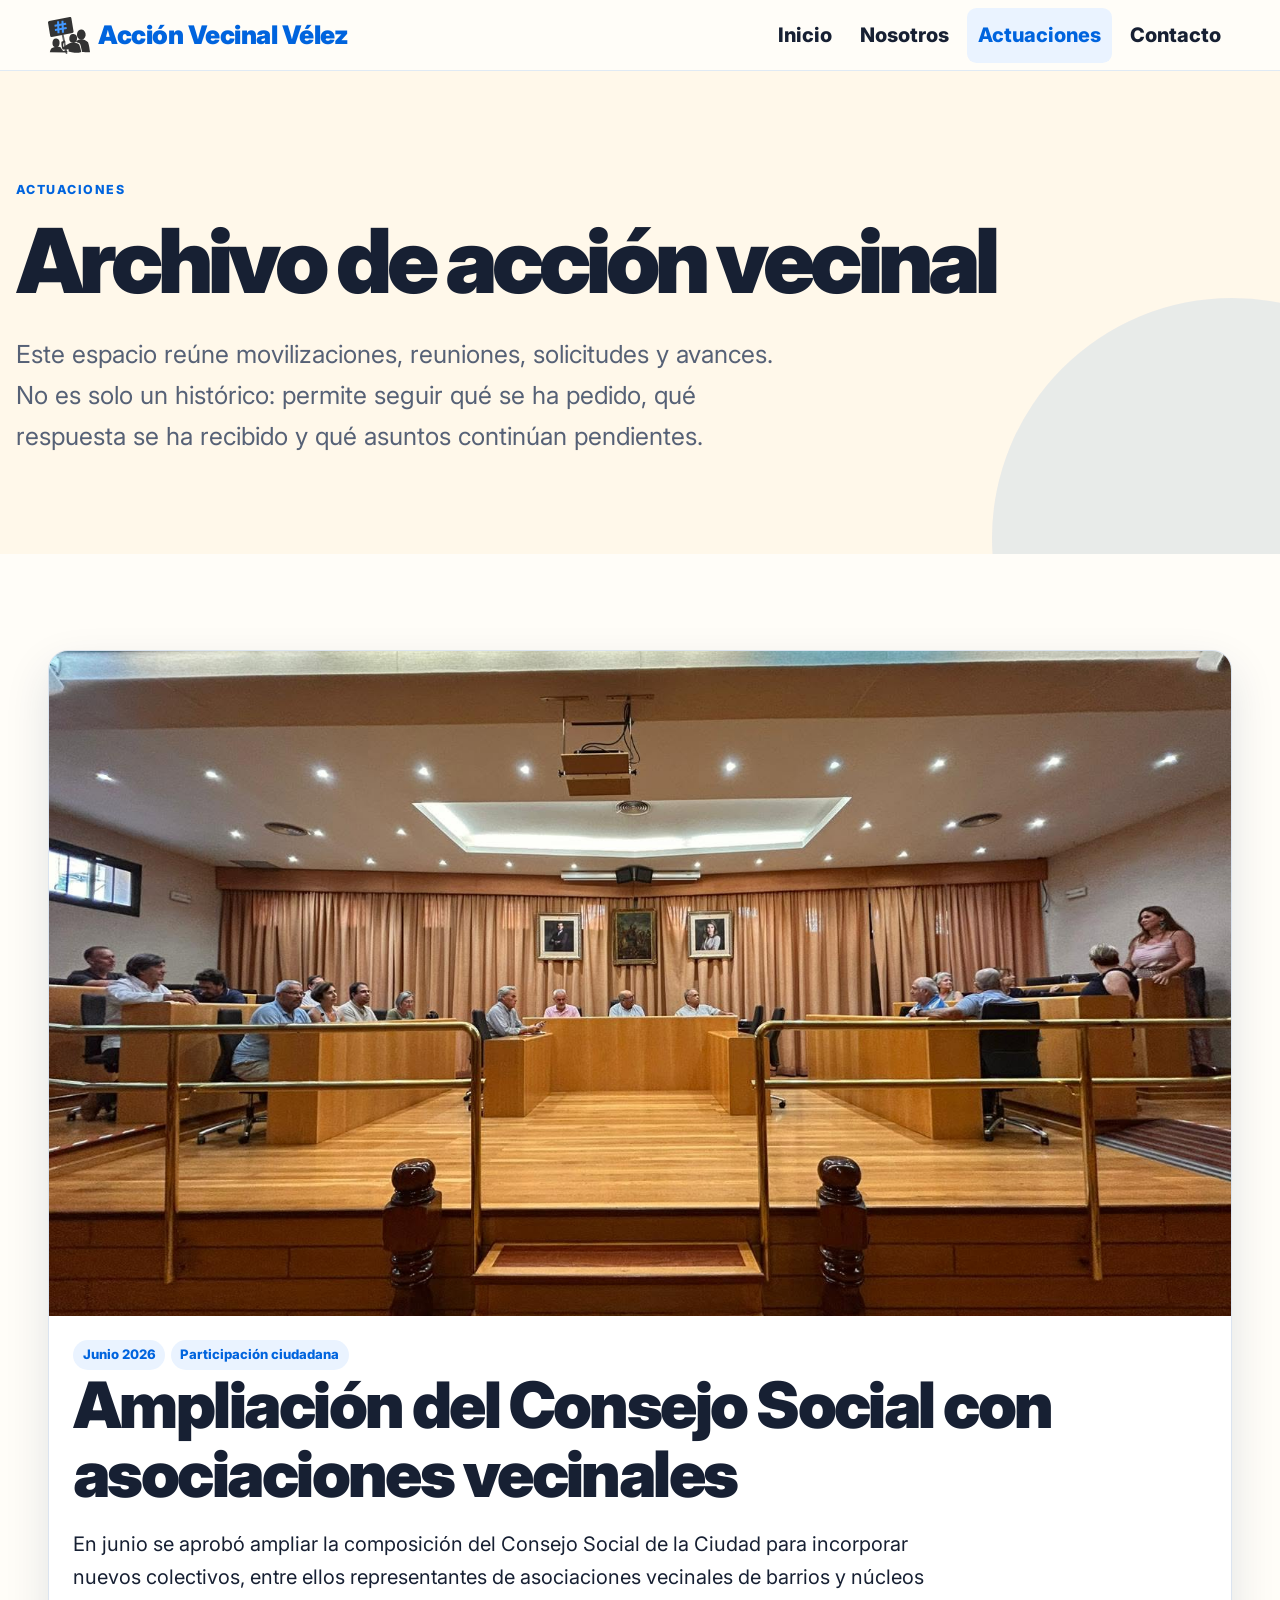
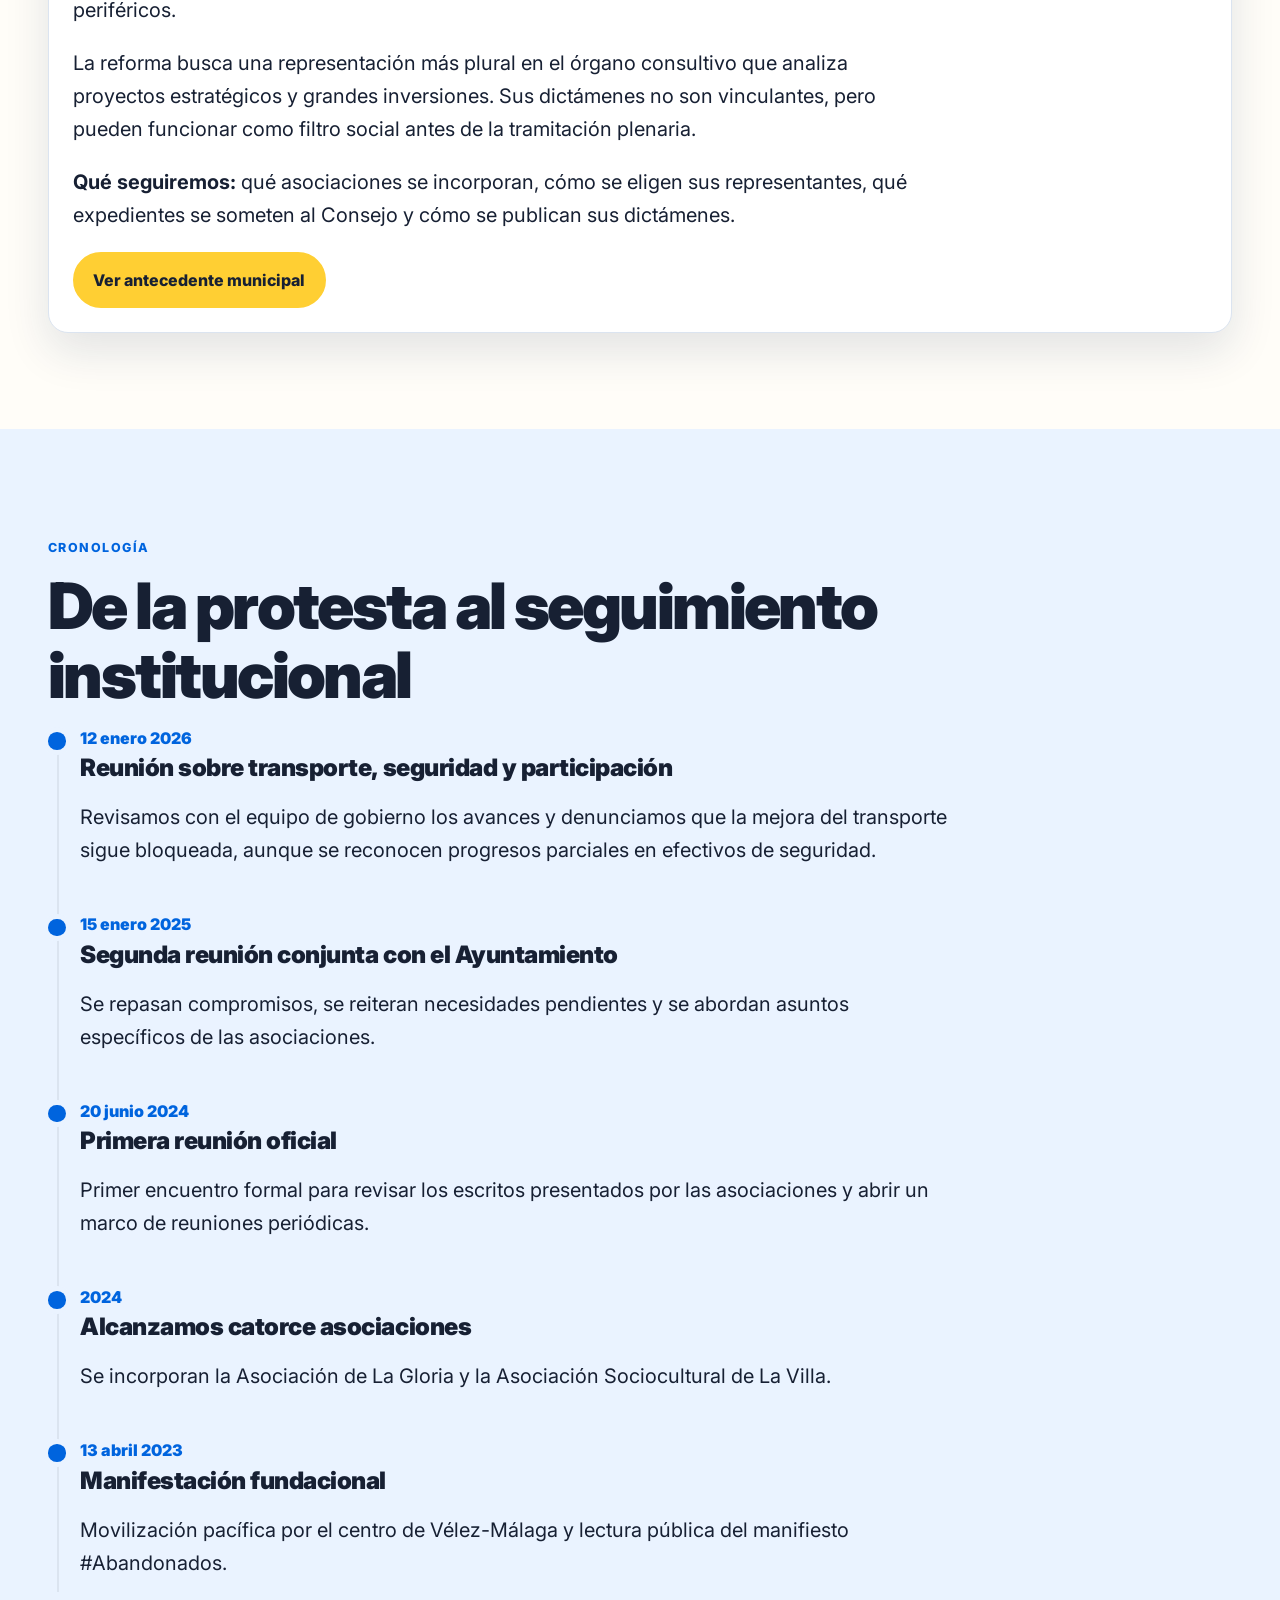
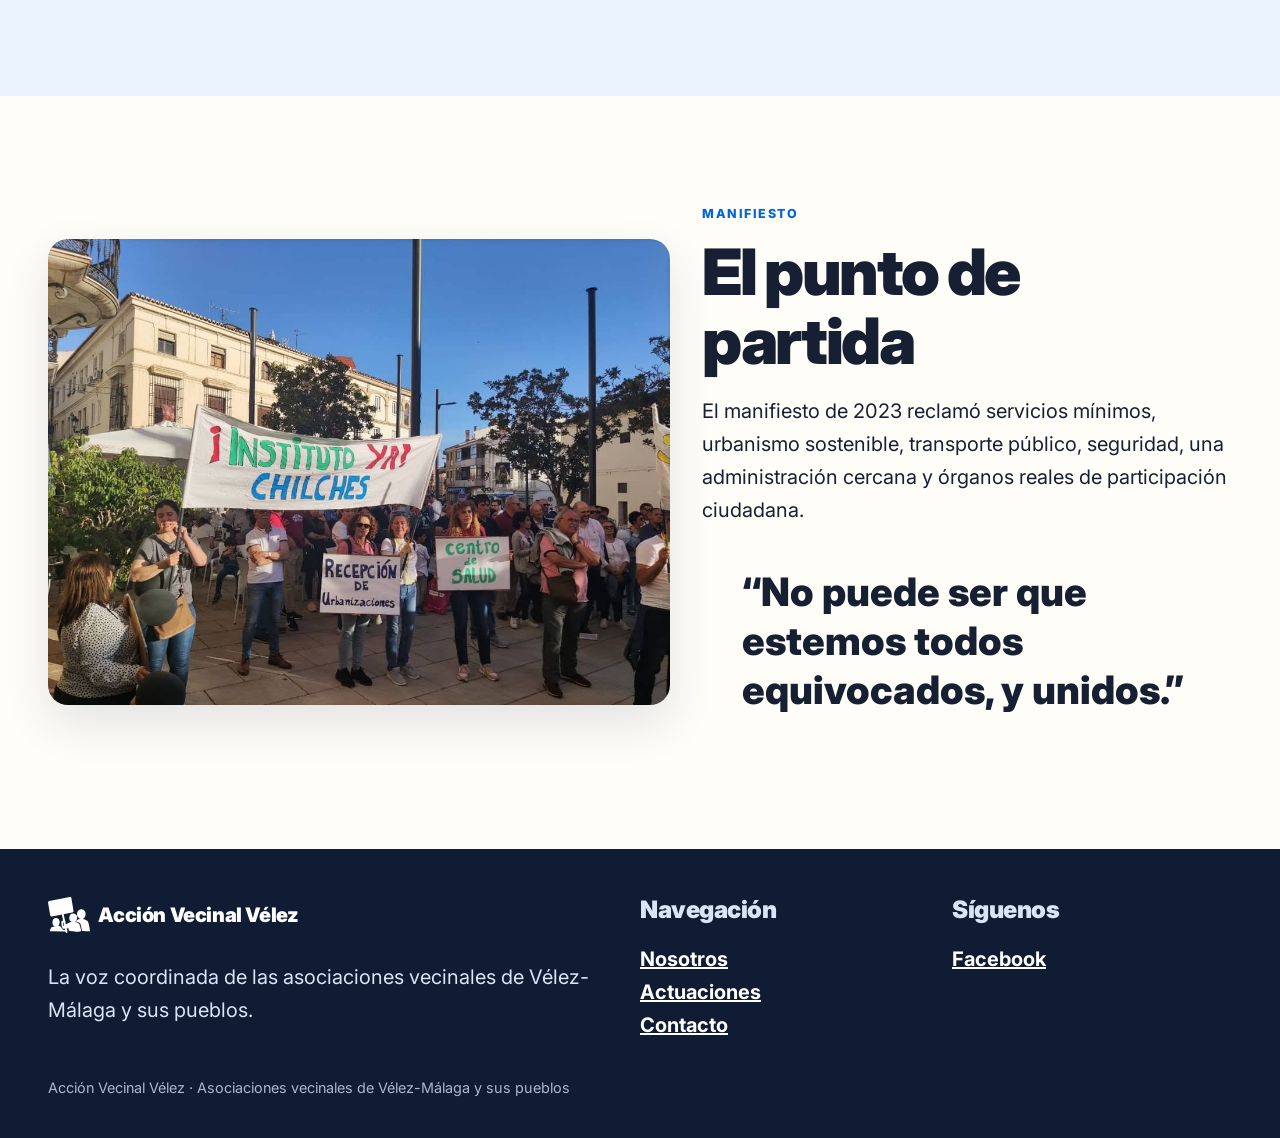
==== actuaciones/index.html @ 04adb2c8 "Rename a Accion Vecinal Velez: dominio propio, marca, metadatos y CSP - Todas las URL pasan de aband" ====
<!doctype html><html lang="es"><head><meta charset="utf-8"><meta name="viewport" content="width=device-width,initial-scale=1"><title>Actuaciones · Acción Vecinal Vélez</title><meta name="description" content="Archivo de acción vecinal de Acción Vecinal Vélez: movilizaciones, reuniones, propuestas y seguimiento institucional."><meta property="og:title" content="Actuaciones · Acción Vecinal Vélez"><meta property="og:description" content="Archivo de acción vecinal de Acción Vecinal Vélez: movilizaciones, reuniones, propuestas y seguimiento institucional."><meta property="og:image" content="https://accionvecinalvelez.com/assets/img/pleno-velez-malaga.jpg"><meta property="og:url" content="https://accionvecinalvelez.com/actuaciones/"><meta property="og:type" content="website"><meta name="twitter:card" content="summary_large_image"><link rel="canonical" href="https://accionvecinalvelez.com/actuaciones/"><link rel="icon" href="/assets/icons/abandonados_favicon.svg"><link rel="preconnect" href="https://fonts.googleapis.com"><link rel="preconnect" href="https://fonts.gstatic.com" crossorigin><link rel="stylesheet" href="https://fonts.googleapis.com/css2?family=Inter:wght@100..900&display=swap"><link rel="stylesheet" href="/assets/css/styles.css"></head><body>
<a class="skip-link" href="#contenido">Saltar al contenido</a><header class="site-header"><div class="container nav-wrap"><a class="brand" href="/" aria-label="Acción Vecinal Vélez, inicio"><img src="/assets/img/logo-abandonados.svg" alt=""><span class="brand-name">Acción Vecinal Vélez</span></a><button class="nav-toggle" aria-expanded="false" aria-controls="menu"><span class="nav-toggle-box"><span class="nav-toggle-bar"></span></span><span class="sr-only">Menú</span></button><nav class="site-nav" id="menu" aria-label="Navegación principal"><ul><li><a href="/">Inicio</a></li><li><a href="/nosotros/">Nosotros</a></li><li><a aria-current="page" href="/actuaciones/">Actuaciones</a></li><li><a href="/contacto/">Contacto</a></li></ul></nav></div></header>
<main id="contenido"><section class="hero"><div class="container"><p class="eyebrow">Actuaciones</p><h1>Archivo de acción vecinal</h1><p class="lead">Este espacio reúne movilizaciones, reuniones, solicitudes y avances. No es solo un histórico: permite seguir qué se ha pedido, qué respuesta se ha recibido y qué asuntos continúan pendientes.</p></div></section>
<section class="section"><div class="container"><article class="feature" id="consejo-social"><img loading="lazy" src="/assets/img/pleno-velez-malaga.jpg" alt="Salón de Plenos municipal"><div class="feature-body"><span class="tag">Junio 2026</span><span class="tag">Participación ciudadana</span><h2>Ampliación del Consejo Social con asociaciones vecinales</h2><p>En junio se aprobó ampliar la composición del Consejo Social de la Ciudad para incorporar nuevos colectivos, entre ellos representantes de asociaciones vecinales de barrios y núcleos periféricos.</p><p>La reforma busca una representación más plural en el órgano consultivo que analiza proyectos estratégicos y grandes inversiones. Sus dictámenes no son vinculantes, pero pueden funcionar como filtro social antes de la tramitación plenaria.</p><p><strong>Qué seguiremos:</strong> qué asociaciones se incorporan, cómo se eligen sus representantes, qué expedientes se someten al Consejo y cómo se publican sus dictámenes.</p><a class="btn btn--outline" href="https://www.velezmalaga.es/index.php?mod=noticias&id=8291" rel="noopener noreferrer">Ver antecedente municipal</a></div></article></div></section>
<section class="section section--soft"><div class="container"><p class="eyebrow">Cronología</p><h2>De la protesta al seguimiento institucional</h2><div class="timeline"><article class="timeline-item"><time>12 enero 2026</time><h3>Reunión sobre transporte, seguridad y participación</h3><p>Revisamos con el equipo de gobierno los avances y denunciamos que la mejora del transporte sigue bloqueada, aunque se reconocen progresos parciales en efectivos de seguridad.</p></article><article class="timeline-item"><time>15 enero 2025</time><h3>Segunda reunión conjunta con el Ayuntamiento</h3><p>Se repasan compromisos, se reiteran necesidades pendientes y se abordan asuntos específicos de las asociaciones.</p></article><article class="timeline-item"><time>20 junio 2024</time><h3>Primera reunión oficial</h3><p>Primer encuentro formal para revisar los escritos presentados por las asociaciones y abrir un marco de reuniones periódicas.</p></article><article class="timeline-item"><time>2024</time><h3>Alcanzamos catorce asociaciones</h3><p>Se incorporan la Asociación de La Gloria y la Asociación Sociocultural de La Villa.</p></article><article class="timeline-item"><time>13 abril 2023</time><h3>Manifestación fundacional</h3><p>Movilización pacífica por el centro de Vélez-Málaga y lectura pública del manifiesto #Abandonados.</p></article></div></div></section>
<section class="section"><div class="container split"><img loading="lazy" src="/assets/img/manifestacion-fundacional-2023.jpg" alt="Manifestación fundacional de 2023"><div><p class="eyebrow">Manifiesto</p><h2>El punto de partida</h2><p>El manifiesto de 2023 reclamó servicios mínimos, urbanismo sostenible, transporte público, seguridad, una administración cercana y órganos reales de participación ciudadana.</p><blockquote class="quote">“No puede ser que estemos todos equivocados, y unidos.”</blockquote></div></div></section></main>
<footer class="site-footer"><div class="container footer-grid"><div><a class="brand" href="/"><img src="/assets/img/logo-abandonados.svg" alt=""><span class="brand-name">Acción Vecinal Vélez</span></a><p>La voz coordinada de las asociaciones vecinales de Vélez-Málaga y sus pueblos.</p></div><div><h3>Navegación</h3><p><a href="/nosotros/">Nosotros</a><br><a href="/actuaciones/">Actuaciones</a><br><a href="/contacto/">Contacto</a></p></div><div><h3>Síguenos</h3><p><a target="_blank" rel="noopener noreferrer" href="https://www.facebook.com/PlataformaAbandonados">Facebook</a></p></div></div><div class="container"><p class="small">Acción Vecinal Vélez · Asociaciones vecinales de Vélez-Málaga y sus pueblos</p></div></footer><button class="back-to-top" aria-label="Volver arriba" type="button"><svg viewBox="0 0 24 24" width="20" height="20" aria-hidden="true" focusable="false"><path fill="currentColor" d="M12 5l-7 7h4v7h6v-7h4z"></path></svg></button><script src="/assets/js/main.js" defer></script>
</body></html>
---- assets/css/styles.css ----
:root {
	--ppal: #0064de;
	--ppal-dark: #003f99;
	--ppal-soft: #eaf3ff;
	--ink: #172033;
	--muted: #566176;
	--cream: #fff8ea;
	--paper: #fffdf8;
	--white: #fff;
	--line: #dbe4f0;
	--accent: #ffcf33;
	--shadow: 0 18px 45px rgba(17,45,84,.12);
	--radius: 1.25rem;
	--max: 74rem;

	--space-1: .5rem;
	--space-2: .75rem;
	--space-3: 1rem;
	--space-4: 1.5rem;
	--space-5: 2rem;
	--space-6: 3rem;
	--space-7: 4.5rem;
	--space-8: 6rem;
}

* {
	box-sizing: border-box;
}

html {
	scroll-behavior: smooth;
}

body {
	margin: 0;
	font-family: Inter,ui-sans-serif,system-ui,-apple-system,"Segoe UI",sans-serif;
	color: var(--ink);
	background: var(--paper);
	line-height: 1.65;
}

img {
	max-width: 100%;
	display: block;
}

a {
	color: inherit;
}

p > a {
	color: var(--ppal);
	font-weight: 700;
	text-decoration: underline;
}

button,input,textarea,select {
	font: inherit;
}

.skip-link {
	position: absolute;
	left: -9999px;
	top: .5rem;
	background: #fff;
	padding: .6rem 1rem;
	z-index: 100;
}

.skip-link:focus {
	left: .5rem;
}

.container {
	width: min(calc(100% - 2rem),var(--max));
	margin-inline: auto;
}

.section {
	padding: var(--space-7) 0;
}

.section--ppal {
	background: var(--ppal);
	color: #fff;
}

.section--soft {
	background: var(--ppal-soft);
}

.eyebrow {
	font-weight: 800;
	text-transform: uppercase;
	letter-spacing: .12em;
	font-size: .78rem;
	color: var(--ppal);
}

.section--ppal .eyebrow {
	color: var(--accent);
}

h1,h2,h3 {
	line-height: 1.08;
	margin: 0 0 1rem;
	font-weight: 900;
}

h1 {
	font-size: clamp(2.6rem,8.5vw,5.6rem);
	letter-spacing: -.055em;
}

h2, .h2 {
	font-size: clamp(2rem,6vw,4rem);
	letter-spacing: -.04em;
}

h3 {
	font-size: clamp(1.2rem,1.6vw + 1rem,1.5rem);
	letter-spacing: -.02em;
}

p, li, ol {max-width: 67ch;
	 font-size: clamp(1rem, 0.9rem + 0.5vw, 1.25em);
}

.lead {
	font-size: clamp(1.22rem,2.6vw,1.55rem);
	max-width: 48rem;
	color: var(--muted);
}

.fs-xxxl {font-size: 3em;}
.fs-xxl {font-size: 2em;}
.fs-xl {font-size: 1.5em;}
.fs-l {font-size: 1.27em;}
.fs-s {font-size: 0.75em;}

.section--ppal .lead {
	color: #eaf3ff;
}

.lead--highlight {
	background: var(--ppal-soft);
	border-left: .4rem solid var(--ppal);
	color: var(--ink);
	padding: var(--space-3) var(--space-4);
	border-radius: 1.25rem;
	max-width: none;
}

.prose {
	display: grid;
	gap: var(--space-4);
}

.prose > * {
	margin: 0;
}

.prose h2 {
	font-size: clamp(1.5rem,1rem + 2.6vw,2.1rem);
	margin-top: var(--space-4);
}

.prose h2:first-child {
	margin-top: 0;
}

.prose .quote {
	font-size: clamp(1.25rem,1rem + 2vw,1.7rem);
	font-weight: 600;
	background: var(--ppal-soft);
	border-left: .4rem solid var(--ppal);
	color: var(--ink);
	padding: var(--space-3) var(--space-4);
	border-radius: 1.25rem;
}

.prose ul, .prose ol {
	padding-left: 1.4rem;
	display: grid;
	gap: var(--space-2);
}

.btn {
	display: inline-flex;
	align-items: center;
	justify-content: center;
	gap: .5rem;
	text-decoration: none;
	border-radius: 999px;
	padding: .82em 1.15em;
	font-weight: 800;
	border: 2px solid transparent;
	transition: .2s transform,.2s background,.2s color;
}

.btn:hover {
	transform: translateY(-2px);
}

.btn--primary {
	background: var(--ppal);
	color: #fff;
}

.btn--light {
	background: #fff;
	color: var(--ppal);
}

.btn--outline {
	background: var(--accent);
	border-color: var(--accent);
	color: var(--ink);
}

.btn--outline:hover {
	background: #ffb700;
	border-color: #ffb700;
}

.actions {
	display: flex;
	gap: var(--space-1);
	flex-wrap: wrap;
	margin-top: var(--space-4);
	align-items: center;
}

.actions--cta {
	gap: var(--space-4);
}

.site-header {
	position: sticky;
	top: 0;
	z-index: 50;
	background: rgba(255,253,248,.92);
	backdrop-filter: blur(12px);
	border-bottom: 1px solid rgba(0,100,222,.12);
}

.nav-wrap {
	min-height: 4.4rem;
	display: flex;
	align-items: center;
	justify-content: space-between;
	gap: 1rem;
}

.brand {
	display: inline-flex;
	align-items: center;
	gap: .55rem;
	text-decoration: none;
}

.brand img {
	width: 2.6rem;
	height: auto;
}

.brand-name {
	font-weight: 900;
	font-size: 1.6rem;
	letter-spacing: -.02em;
	color: var(--ppal);
}

.sr-only {
	position: absolute;
	width: 1px;
	height: 1px;
	padding: 0;
	margin: -1px;
	overflow: hidden;
	clip: rect(0,0,0,0);
	white-space: nowrap;
	border: 0;
}

.nav-toggle {
	border: 0;
	background: var(--ppal);
	color: #fff;
	border-radius: .7rem;
	width: 2.9rem;
	height: 2.9rem;
	padding: 0;
	display: grid;
	place-items: center;
	flex-shrink: 0;
}

.nav-toggle-box {
	width: 1.35rem;
	height: 1.35rem;
	position: relative;
}

.nav-toggle-bar,.nav-toggle-box::before,.nav-toggle-box::after {
	content: "";
	position: absolute;
	left: 0;
	right: 0;
	height: 2px;
	background: #fff;
	border-radius: 2px;
	transition: .2s transform,.2s opacity;
}

.nav-toggle-bar {
	top: 50%;
	transform: translateY(-50%);
}

.nav-toggle-box::before {
	top: 0;
}

.nav-toggle-box::after {
	bottom: 0;
}

.nav-toggle[aria-expanded="true"] .nav-toggle-bar {
	opacity: 0;
}

.nav-toggle[aria-expanded="true"] .nav-toggle-box::before {
	top: 50%;
	transform: translateY(-50%) rotate(45deg);
}

.nav-toggle[aria-expanded="true"] .nav-toggle-box::after {
	bottom: 50%;
	transform: translateY(50%) rotate(-45deg);
}

.site-nav {
	display: none;
	position: absolute;
	top: 4.4rem;
	left: 0;
	right: 0;
	background: var(--paper);
	padding: var(--space-3);
	border-bottom: 1px solid var(--line);
}

.site-nav.open {
	display: block;
}

.site-nav ul {
	list-style: none;
	padding: 0;
	margin: 0;
	display: grid;
	gap: .4rem;
}

.site-nav a {
	display: block;
	text-decoration: none;
	font-weight: 800;
	padding: .7rem;
	border-radius: .6rem;
}

.site-nav a:hover,.site-nav a[aria-current="page"] {
	background: var(--ppal-soft);
	color: var(--ppal);
}

.hero {
	position: relative;
	overflow: hidden;
	background: var(--cream);
	padding: var(--space-7) 0 var(--space-6);
}

.hero::after {
	content: "";
	position: absolute;
	right: -12rem;
	bottom: -14rem;
	width: 30rem;
	height: 30rem;
	background: var(--ppal);
	border-radius: 50%;
	opacity: .09;
}

.hero-grid {
	display: grid;
	gap: var(--space-5);
	align-items: center;
}

.hero h1 span {
	color: var(--ppal);
}

.hero-media {
	position: relative;
}

.hero-media img {
	width: 100%;
	aspect-ratio: 4/3;
	object-fit: cover;
	border-radius: var(--radius);
	box-shadow: var(--shadow);
}

.banner img {
	width: 100%;
	max-width: 1260px;
	margin-inline: auto;
	display: block;
}

.hero-badge {
	position: absolute;
	left: .8rem;
	bottom: .8rem;
	background: var(--ppal);
	color: #fff;
	padding: .8rem 1rem;
	border-radius: .8rem;
	font-weight: 800;
}

.grid {
	display: grid;
	gap: var(--space-4);
}

.cols {
	display: grid;
	gap: var(--space-5);
}

.cards {
	grid-template-columns: 1fr;
}

.card {
	background: #fff;
	border: 1px solid var(--line);
	padding: var(--space-4);
	border-radius: var(--radius);
	box-shadow: 0 10px 25px rgba(17,45,84,.06);
}

.card .icon {
	width: 2.8rem;
	height: 2.8rem;
	border-radius: .7rem;
	display: grid;
	place-items: center;
	background: var(--ppal-soft);
	color: var(--ppal);
	font-weight: 900;
	margin-bottom: var(--space-3);
}

.card p {
	margin-bottom: 0;
	color: var(--muted);
}

.quote {
	font-size: clamp(1.55rem,4vw,2.45rem);
	font-weight: 850;
	line-height: 1.25;
	max-width: 58rem;
}

.split {
	display: grid;
	gap: var(--space-5);
	align-items: center;
}

.split img {
	border-radius: var(--radius);
	box-shadow: var(--shadow);
	width: 100%;
	aspect-ratio: 4/3;
	object-fit: cover;
}

.numbers {
	display: grid;
	grid-template-columns: repeat(2,1fr);
	gap: var(--space-3);
	margin-top: var(--space-5);
}

.number {
	border-left: 4px solid var(--accent);
	padding-left: var(--space-3);
}

.number strong {
	display: block;
	font-size: 2.5rem;
	line-height: 1;
	color: var(--accent);
}

.timeline {
	position: relative;
	display: grid;
	gap: var(--space-4);
}

.timeline::before {
	content: "";
	position: absolute;
	left: .55rem;
	top: .5rem;
	bottom: .5rem;
	width: 2px;
	background: var(--line);
}

.timeline-item {
	position: relative;
	padding-left: 2rem;
}

.timeline-item::before {
	content: "";
	position: absolute;
	left: 0;
	top: .45rem;
	width: 1.1rem;
	height: 1.1rem;
	border-radius: 50%;
	background: var(--ppal);
	box-shadow: 0 0 0 5px var(--ppal-soft);
}

.timeline time {
	display: block;
	color: var(--ppal);
	font-weight: 900;
	margin-bottom: .25rem;
}

.feature {
	border-radius: var(--radius);
	overflow: hidden;
	background: #fff;
	border: 1px solid var(--line);
	box-shadow: var(--shadow);
}

.feature img {
	width: 100%;
	aspect-ratio: 16/9;
	object-fit: cover;
}

.feature-body {
	padding: var(--space-4);
}

.feature-body h3 {
	font-size: clamp(1.5rem,3.5vw,2.4rem);
	letter-spacing: -.03em;
	line-height: 1.1;
	margin: var(--space-1) 0 var(--space-3);
}

.tag {
	display: inline-block;
	background: var(--ppal-soft);
	color: var(--ppal);
	font-weight: 800;
	font-size: .82rem;
	padding: .25rem .6rem;
	border-radius: 999px;
	margin-right: .35rem;
}

.associations {
	columns: 1;
	column-gap: var(--space-5);
	padding-left: 1.2rem;
}

.associations li {
	break-inside: avoid;
	margin-bottom: .65rem;
}

.gallery {
	display: grid;
	grid-template-columns: 1fr 1fr;
	gap: var(--space-2);
}

.gallery img {
	width: 100%;
	height: 100%;
	object-fit: cover;
	border-radius: .8rem;
	aspect-ratio: 1;
}

.gallery img:first-child {
	grid-column: 1/-1;
	aspect-ratio: 16/9;
}

.form-grid {
	display: grid;
	gap: var(--space-3);
}

.field label {
	display: block;
	font-weight: 800;
	margin-bottom: .35rem;
}

.field input,.field textarea,.field select {
	width: 100%;
	border: 1px solid #b9c7da;
	border-radius: .7rem;
	padding: var(--space-2);
	background: #fff;
}

.field textarea {
	min-height: 9rem;
	resize: vertical;
}

.notice {
	padding: var(--space-3);
	border-left: 4px solid var(--ppal);
	background: var(--ppal-soft);
	border-radius: .4rem;
}

.site-footer {
	background: #0f1c33;
	color: #d9e4f7;
	padding: var(--space-6) 0 var(--space-4);
}

.footer-grid {
	display: grid;
	gap: var(--space-5);
}

.site-footer a {
	color: #fff;
}

.site-footer .brand img {
	filter: brightness(0) invert(1);
}

footer .brand-name {
	color: white;
	font-size: 1.25rem;
}

.small {
	font-size: .9rem;
	color: var(--muted);
}

.site-footer .small {
	color: #aab9ce;
}

.back-to-top {
	position: fixed;
	right: var(--space-4);
	bottom: var(--space-4);
	width: 2.9rem;
	height: 2.9rem;
	border: 0;
	border-radius: 50%;
	background: var(--ppal);
	color: #fff;
	display: grid;
	place-items: center;
	box-shadow: var(--shadow);
	opacity: 0;
	visibility: hidden;
	transform: translateY(.5rem);
	transition: .25s opacity,.25s transform,.2s background;
	z-index: 40;
	cursor: pointer;
}

.back-to-top.visible {
	opacity: 1;
	visibility: visible;
	transform: none;
}

.back-to-top:hover {
	background: var(--ppal-dark);
}

@media (prefers-reduced-motion:reduce) {
	.back-to-top {
		transition: none;
	}
}

.reveal {
	opacity: 0;
	transform: translateY(24px);
	transition: .65s ease;
}

.reveal.visible {
	opacity: 1;
	transform: none;
}

.reveal--left {
	transform: translateX(-1.5rem);
}

@media (prefers-reduced-motion:reduce) {
	html {
		scroll-behavior: auto;
	}

	.reveal {
		opacity: 1;
		transform: none;
		transition: none;
	}

	.btn {
		transition: none;
	}
}

@media(min-width:48rem) {
	.prose .quote {
		margin-left: 3em;
		max-width: 30em;
	}

	.nav-toggle {
		display: none;
	}

	.site-nav {
		display: block;
		position: static;
		background: none;
		border: 0;
		padding: 0;
	}

	.site-nav ul {
		display: flex;
	}

	.hero {
		padding: var(--space-8) 0 var(--space-7);
		--max: 88rem;
	}

	.section {
		padding: var(--space-8) 0;
	}

	.actions--cta {
		gap: var(--space-6);
	}

	.hero-grid,.split {
		grid-template-columns: 1.08fr .92fr;
	}

	.cols {
		grid-template-columns: repeat(2,minmax(0,1fr));
		align-items: start;
	}

	.cards {
		grid-template-columns: repeat(3,1fr);
	}

	.numbers {
		grid-template-columns: repeat(2,1fr);
	}

	.associations {
		columns: 2;
	}

	.footer-grid {
		grid-template-columns: 2fr 1fr 1fr;
	}

	.form-grid {
		grid-template-columns: 1fr 1fr;
	}

	.field--full {
		grid-column: 1/-1;
	}

	.gallery {
		grid-template-columns: 2fr 1fr 1fr;
	}

	.gallery img:first-child {
		grid-column: auto;
		grid-row: span 2;
		aspect-ratio: auto;
	}

	.gallery img {aspect-ratio: 4/3;	}
}
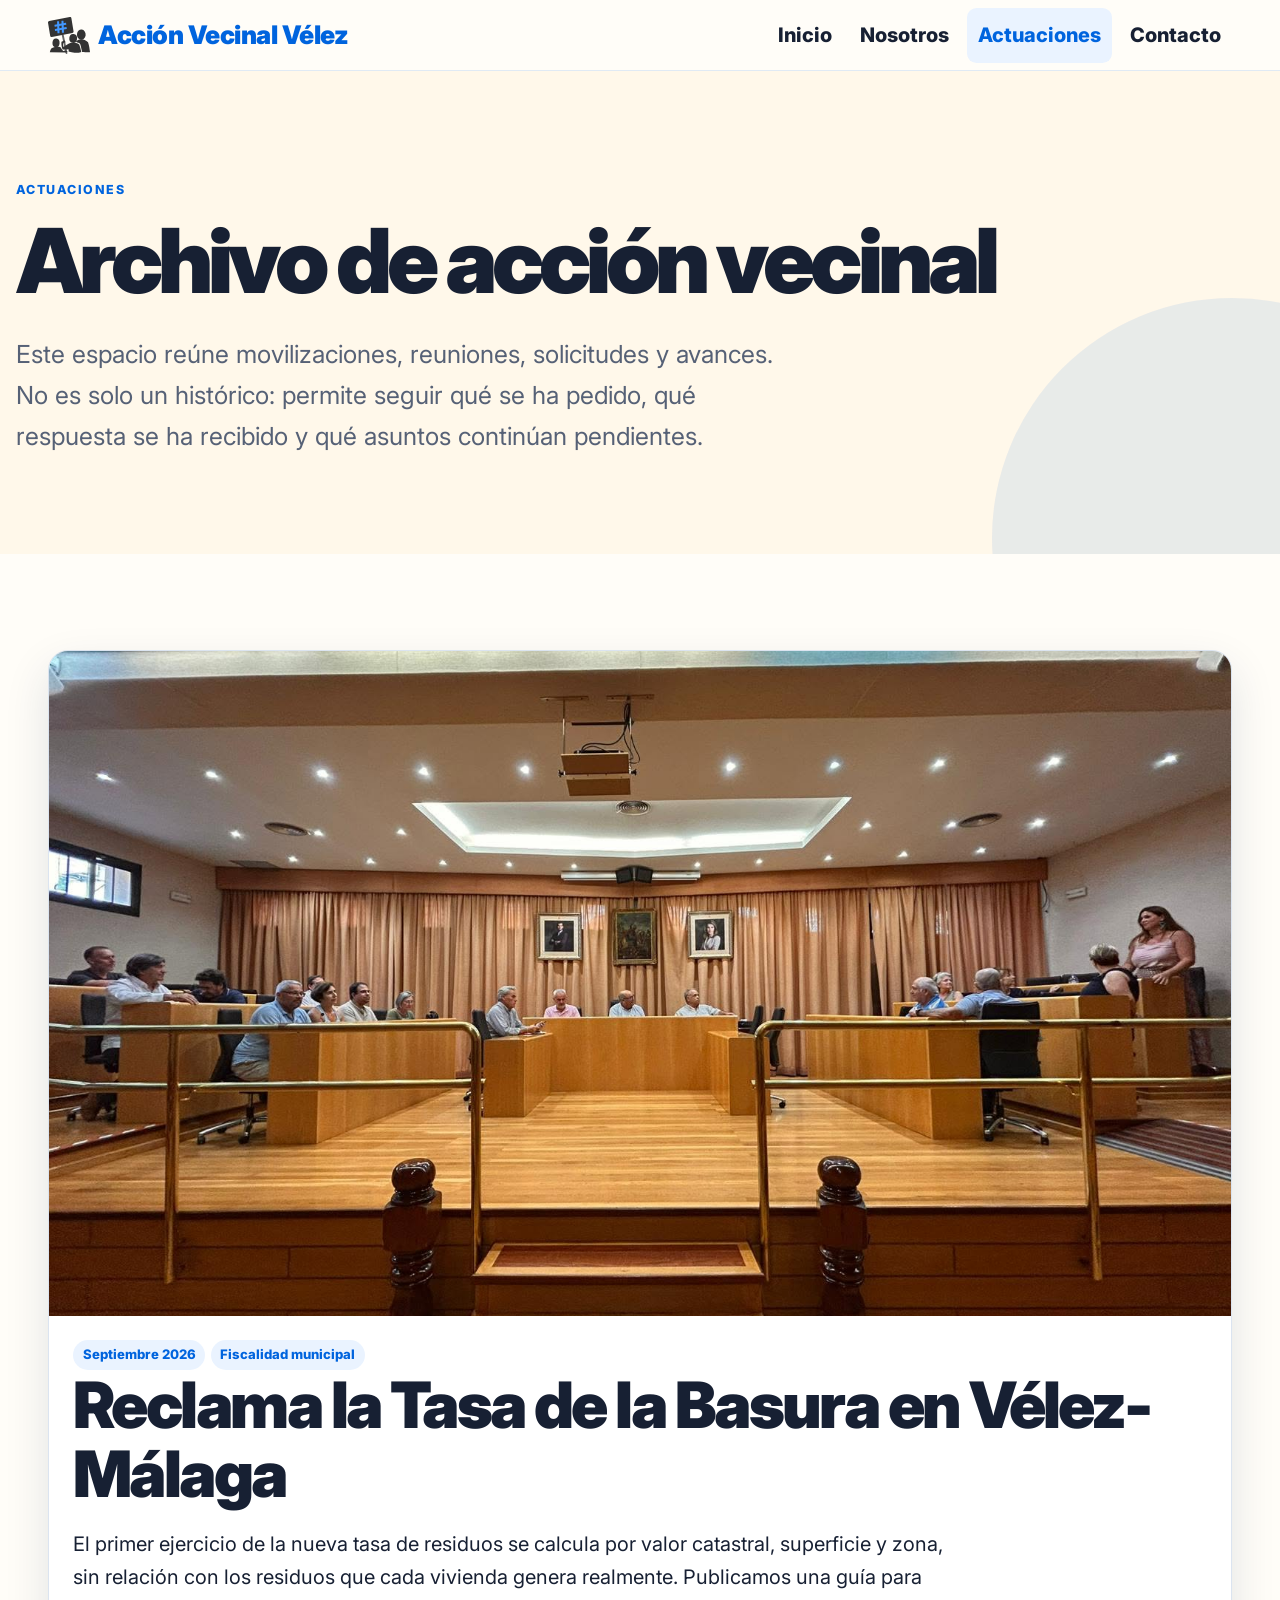
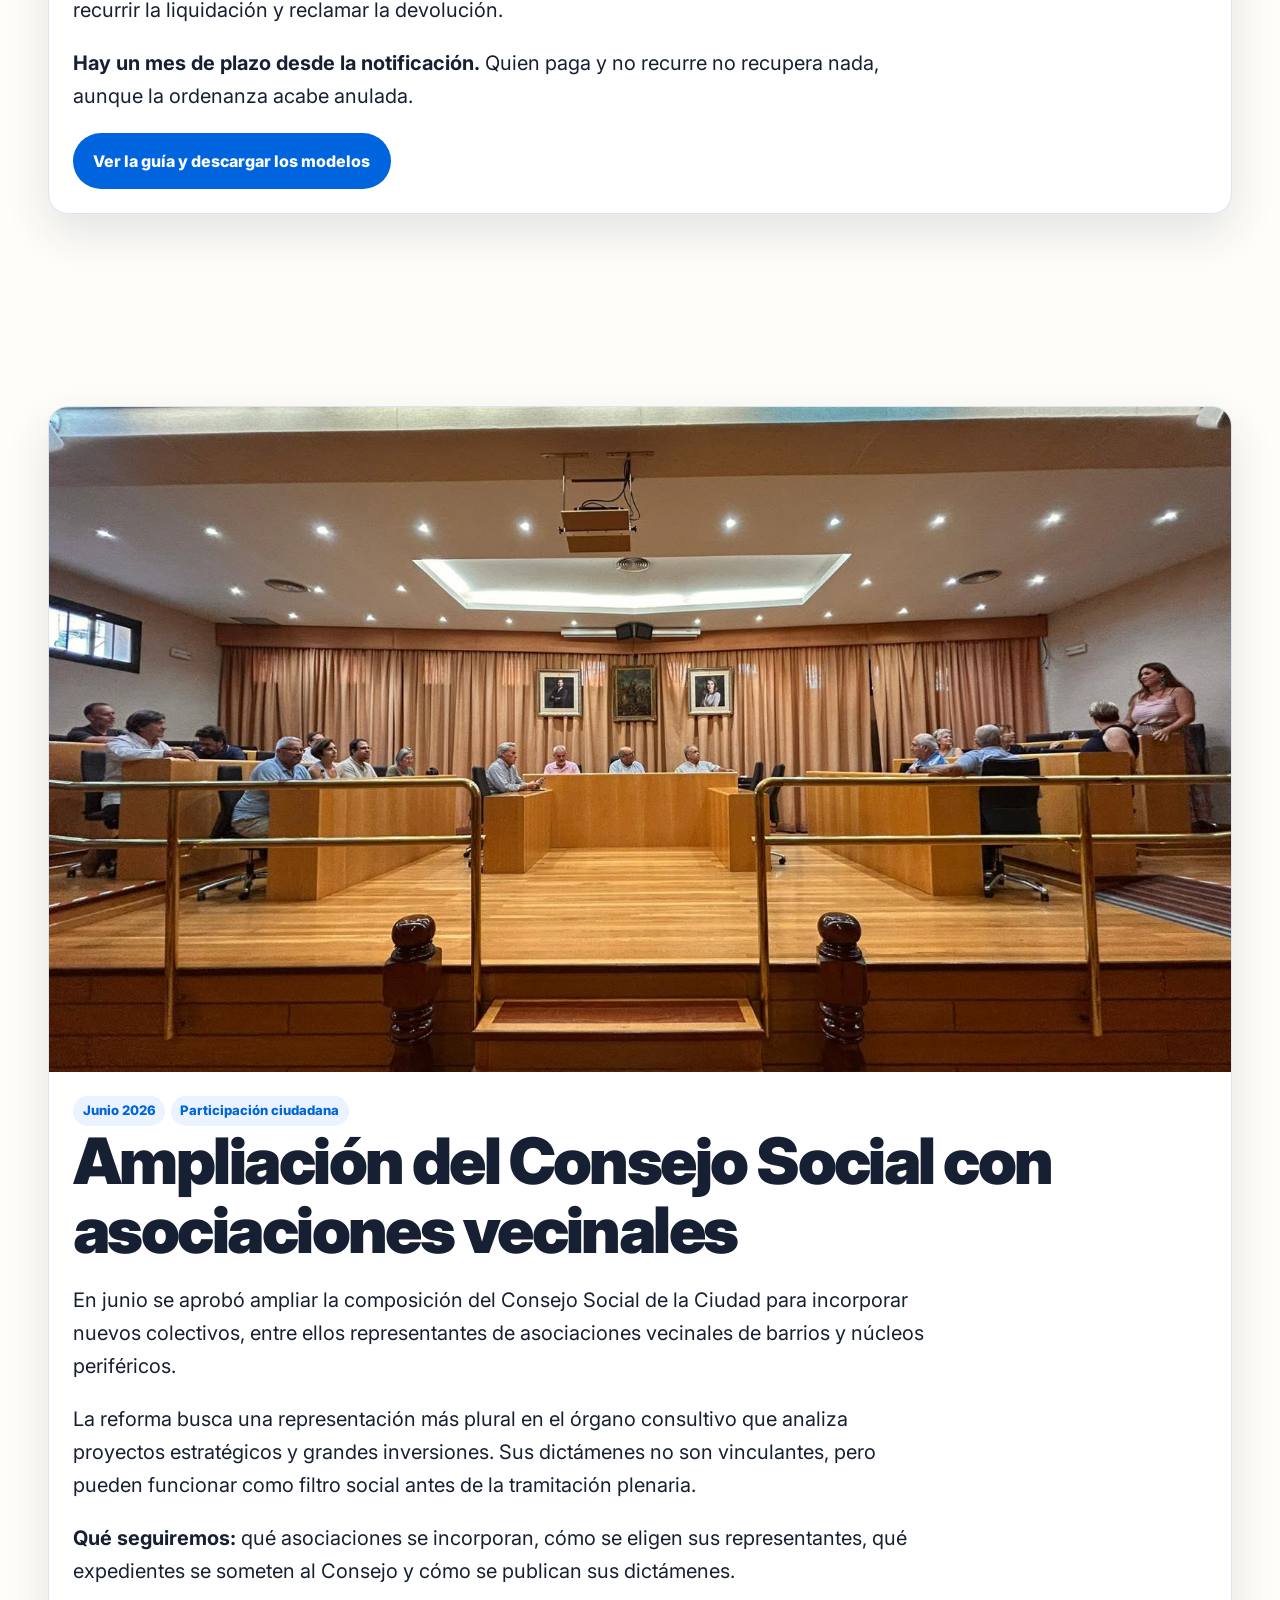
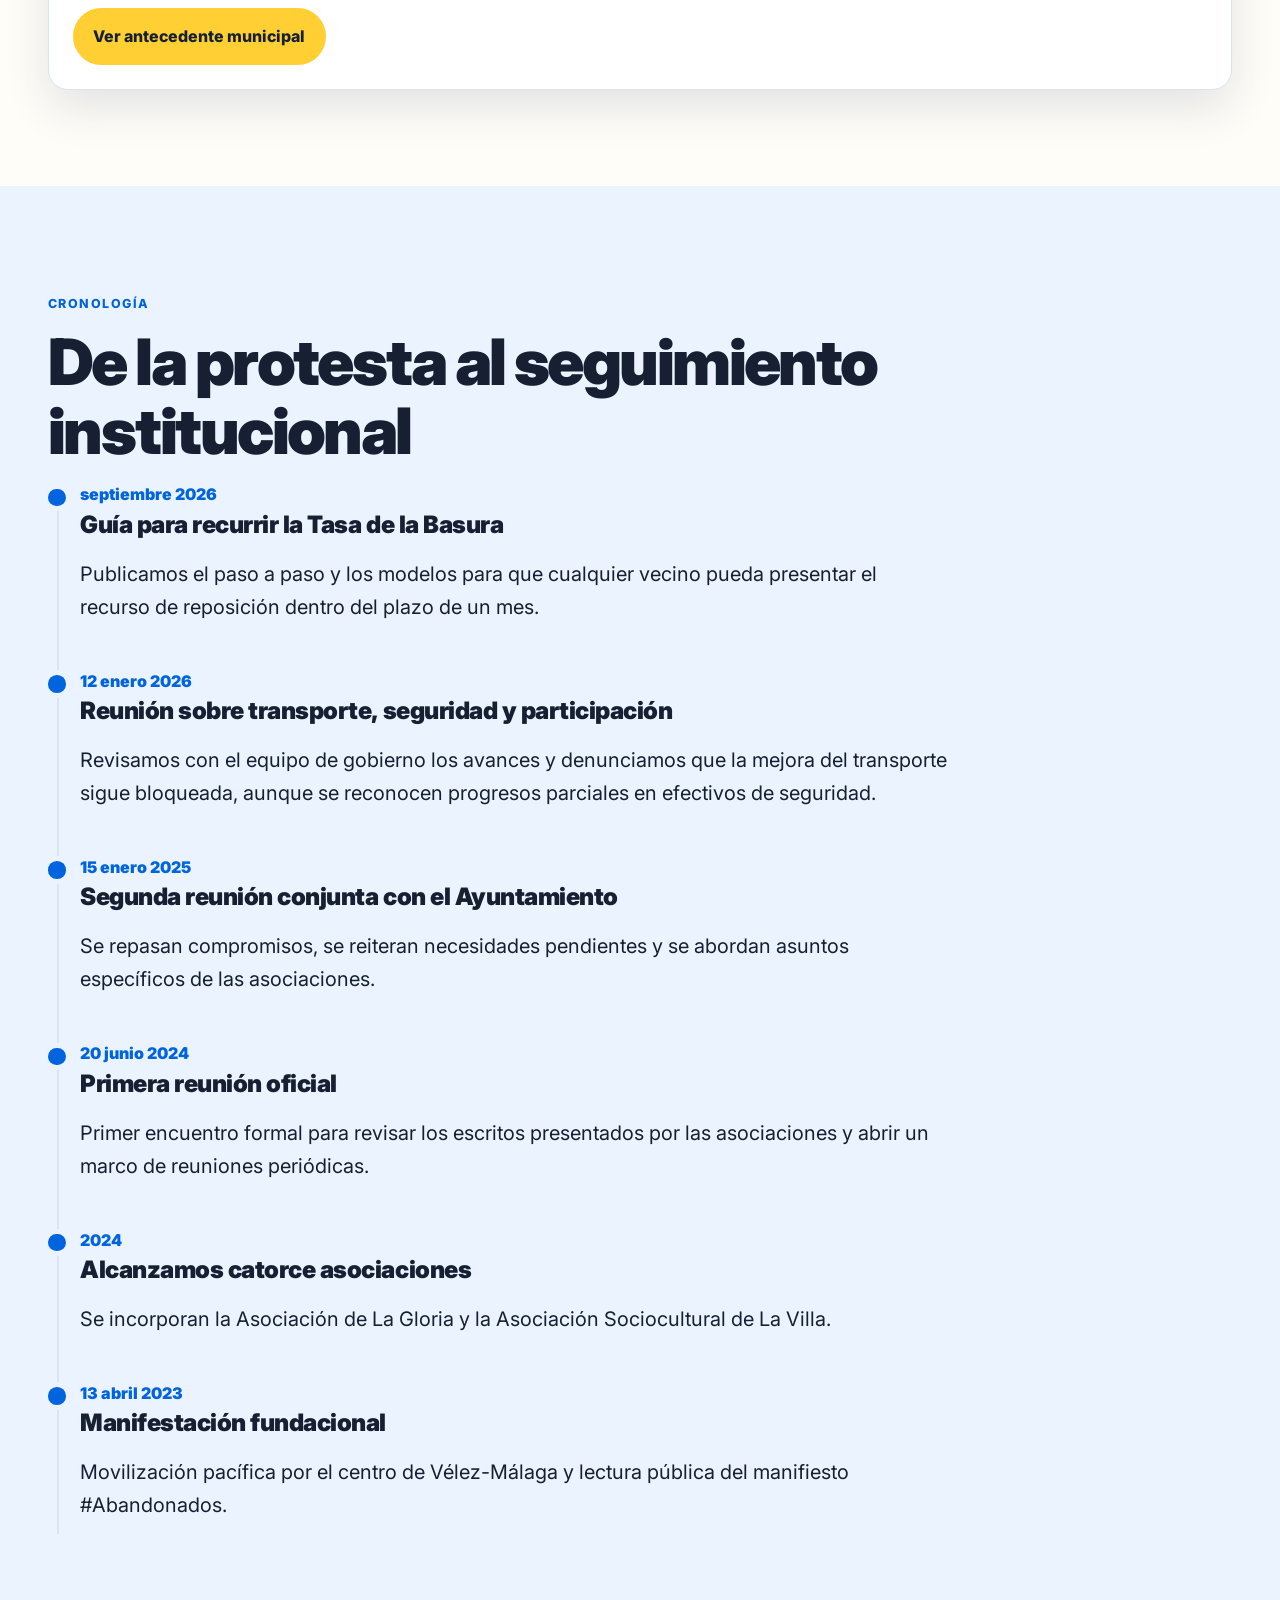
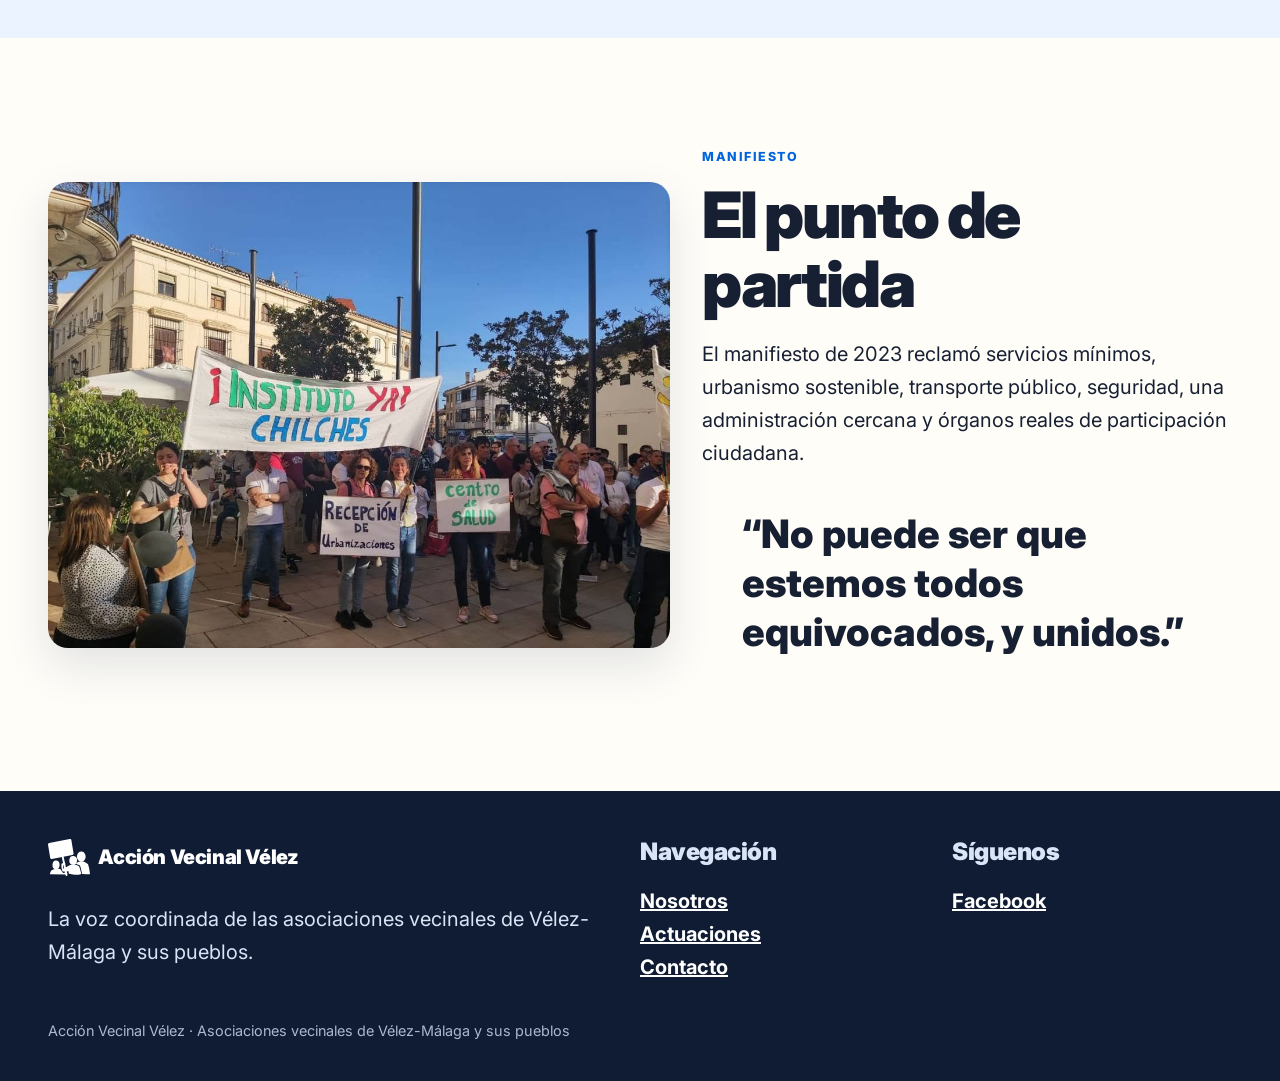
==== commit 4d35f831: "Pagina 'Reclama la Tasa de la Basura en Velez-Malaga' - /actuaciones/tasa-basuras/ con el plazo de u" ====
--- a/actuaciones/index.html
+++ b/actuaciones/index.html
@@ -1,8 +1,9 @@
 <!doctype html><html lang="es"><head><meta charset="utf-8"><meta name="viewport" content="width=device-width,initial-scale=1"><title>Actuaciones · Acción Vecinal Vélez</title><meta name="description" content="Archivo de acción vecinal de Acción Vecinal Vélez: movilizaciones, reuniones, propuestas y seguimiento institucional."><meta property="og:title" content="Actuaciones · Acción Vecinal Vélez"><meta property="og:description" content="Archivo de acción vecinal de Acción Vecinal Vélez: movilizaciones, reuniones, propuestas y seguimiento institucional."><meta property="og:image" content="https://accionvecinalvelez.com/assets/img/pleno-velez-malaga.jpg"><meta property="og:url" content="https://accionvecinalvelez.com/actuaciones/"><meta property="og:type" content="website"><meta name="twitter:card" content="summary_large_image"><link rel="canonical" href="https://accionvecinalvelez.com/actuaciones/"><link rel="icon" href="/assets/icons/abandonados_favicon.svg"><link rel="preconnect" href="https://fonts.googleapis.com"><link rel="preconnect" href="https://fonts.gstatic.com" crossorigin><link rel="stylesheet" href="https://fonts.googleapis.com/css2?family=Inter:wght@100..900&display=swap"><link rel="stylesheet" href="/assets/css/styles.css"></head><body>
 <a class="skip-link" href="#contenido">Saltar al contenido</a><header class="site-header"><div class="container nav-wrap"><a class="brand" href="/" aria-label="Acción Vecinal Vélez, inicio"><img src="/assets/img/logo-abandonados.svg" alt=""><span class="brand-name">Acción Vecinal Vélez</span></a><button class="nav-toggle" aria-expanded="false" aria-controls="menu"><span class="nav-toggle-box"><span class="nav-toggle-bar"></span></span><span class="sr-only">Menú</span></button><nav class="site-nav" id="menu" aria-label="Navegación principal"><ul><li><a href="/">Inicio</a></li><li><a href="/nosotros/">Nosotros</a></li><li><a aria-current="page" href="/actuaciones/">Actuaciones</a></li><li><a href="/contacto/">Contacto</a></li></ul></nav></div></header>
 <main id="contenido"><section class="hero"><div class="container"><p class="eyebrow">Actuaciones</p><h1>Archivo de acción vecinal</h1><p class="lead">Este espacio reúne movilizaciones, reuniones, solicitudes y avances. No es solo un histórico: permite seguir qué se ha pedido, qué respuesta se ha recibido y qué asuntos continúan pendientes.</p></div></section>
+<section class="section"><div class="container"><article class="feature" id="tasa-basuras"><img loading="lazy" src="/assets/img/pleno-velez-malaga.jpg" alt="Salón de Plenos municipal"><div class="feature-body"><span class="tag">Septiembre 2026</span><span class="tag">Fiscalidad municipal</span><h2>Reclama la Tasa de la Basura en Vélez-Málaga</h2><p>El primer ejercicio de la nueva tasa de residuos se calcula por valor catastral, superficie y zona, sin relación con los residuos que cada vivienda genera realmente. Publicamos una guía para recurrir la liquidación y reclamar la devolución.</p><p><strong>Hay un mes de plazo desde la notificación.</strong> Quien paga y no recurre no recupera nada, aunque la ordenanza acabe anulada.</p><a class="btn btn--primary" href="/actuaciones/tasa-basuras/">Ver la guía y descargar los modelos</a></div></article></div></section>
 <section class="section"><div class="container"><article class="feature" id="consejo-social"><img loading="lazy" src="/assets/img/pleno-velez-malaga.jpg" alt="Salón de Plenos municipal"><div class="feature-body"><span class="tag">Junio 2026</span><span class="tag">Participación ciudadana</span><h2>Ampliación del Consejo Social con asociaciones vecinales</h2><p>En junio se aprobó ampliar la composición del Consejo Social de la Ciudad para incorporar nuevos colectivos, entre ellos representantes de asociaciones vecinales de barrios y núcleos periféricos.</p><p>La reforma busca una representación más plural en el órgano consultivo que analiza proyectos estratégicos y grandes inversiones. Sus dictámenes no son vinculantes, pero pueden funcionar como filtro social antes de la tramitación plenaria.</p><p><strong>Qué seguiremos:</strong> qué asociaciones se incorporan, cómo se eligen sus representantes, qué expedientes se someten al Consejo y cómo se publican sus dictámenes.</p><a class="btn btn--outline" href="https://www.velezmalaga.es/index.php?mod=noticias&id=8291" rel="noopener noreferrer">Ver antecedente municipal</a></div></article></div></section>
-<section class="section section--soft"><div class="container"><p class="eyebrow">Cronología</p><h2>De la protesta al seguimiento institucional</h2><div class="timeline"><article class="timeline-item"><time>12 enero 2026</time><h3>Reunión sobre transporte, seguridad y participación</h3><p>Revisamos con el equipo de gobierno los avances y denunciamos que la mejora del transporte sigue bloqueada, aunque se reconocen progresos parciales en efectivos de seguridad.</p></article><article class="timeline-item"><time>15 enero 2025</time><h3>Segunda reunión conjunta con el Ayuntamiento</h3><p>Se repasan compromisos, se reiteran necesidades pendientes y se abordan asuntos específicos de las asociaciones.</p></article><article class="timeline-item"><time>20 junio 2024</time><h3>Primera reunión oficial</h3><p>Primer encuentro formal para revisar los escritos presentados por las asociaciones y abrir un marco de reuniones periódicas.</p></article><article class="timeline-item"><time>2024</time><h3>Alcanzamos catorce asociaciones</h3><p>Se incorporan la Asociación de La Gloria y la Asociación Sociocultural de La Villa.</p></article><article class="timeline-item"><time>13 abril 2023</time><h3>Manifestación fundacional</h3><p>Movilización pacífica por el centro de Vélez-Málaga y lectura pública del manifiesto #Abandonados.</p></article></div></div></section>
+<section class="section section--soft"><div class="container"><p class="eyebrow">Cronología</p><h2>De la protesta al seguimiento institucional</h2><div class="timeline"><article class="timeline-item"><time>septiembre 2026</time><h3>Guía para recurrir la Tasa de la Basura</h3><p>Publicamos el paso a paso y los modelos para que cualquier vecino pueda presentar el recurso de reposición dentro del plazo de un mes.</p></article><article class="timeline-item"><time>12 enero 2026</time><h3>Reunión sobre transporte, seguridad y participación</h3><p>Revisamos con el equipo de gobierno los avances y denunciamos que la mejora del transporte sigue bloqueada, aunque se reconocen progresos parciales en efectivos de seguridad.</p></article><article class="timeline-item"><time>15 enero 2025</time><h3>Segunda reunión conjunta con el Ayuntamiento</h3><p>Se repasan compromisos, se reiteran necesidades pendientes y se abordan asuntos específicos de las asociaciones.</p></article><article class="timeline-item"><time>20 junio 2024</time><h3>Primera reunión oficial</h3><p>Primer encuentro formal para revisar los escritos presentados por las asociaciones y abrir un marco de reuniones periódicas.</p></article><article class="timeline-item"><time>2024</time><h3>Alcanzamos catorce asociaciones</h3><p>Se incorporan la Asociación de La Gloria y la Asociación Sociocultural de La Villa.</p></article><article class="timeline-item"><time>13 abril 2023</time><h3>Manifestación fundacional</h3><p>Movilización pacífica por el centro de Vélez-Málaga y lectura pública del manifiesto #Abandonados.</p></article></div></div></section>
 <section class="section"><div class="container split"><img loading="lazy" src="/assets/img/manifestacion-fundacional-2023.jpg" alt="Manifestación fundacional de 2023"><div><p class="eyebrow">Manifiesto</p><h2>El punto de partida</h2><p>El manifiesto de 2023 reclamó servicios mínimos, urbanismo sostenible, transporte público, seguridad, una administración cercana y órganos reales de participación ciudadana.</p><blockquote class="quote">“No puede ser que estemos todos equivocados, y unidos.”</blockquote></div></div></section></main>
 <footer class="site-footer"><div class="container footer-grid"><div><a class="brand" href="/"><img src="/assets/img/logo-abandonados.svg" alt=""><span class="brand-name">Acción Vecinal Vélez</span></a><p>La voz coordinada de las asociaciones vecinales de Vélez-Málaga y sus pueblos.</p></div><div><h3>Navegación</h3><p><a href="/nosotros/">Nosotros</a><br><a href="/actuaciones/">Actuaciones</a><br><a href="/contacto/">Contacto</a></p></div><div><h3>Síguenos</h3><p><a target="_blank" rel="noopener noreferrer" href="https://www.facebook.com/PlataformaAbandonados">Facebook</a></p></div></div><div class="container"><p class="small">Acción Vecinal Vélez · Asociaciones vecinales de Vélez-Málaga y sus pueblos</p></div></footer><button class="back-to-top" aria-label="Volver arriba" type="button"><svg viewBox="0 0 24 24" width="20" height="20" aria-hidden="true" focusable="false"><path fill="currentColor" d="M12 5l-7 7h4v7h6v-7h4z"></path></svg></button><script src="/assets/js/main.js" defer></script>
 </body></html>
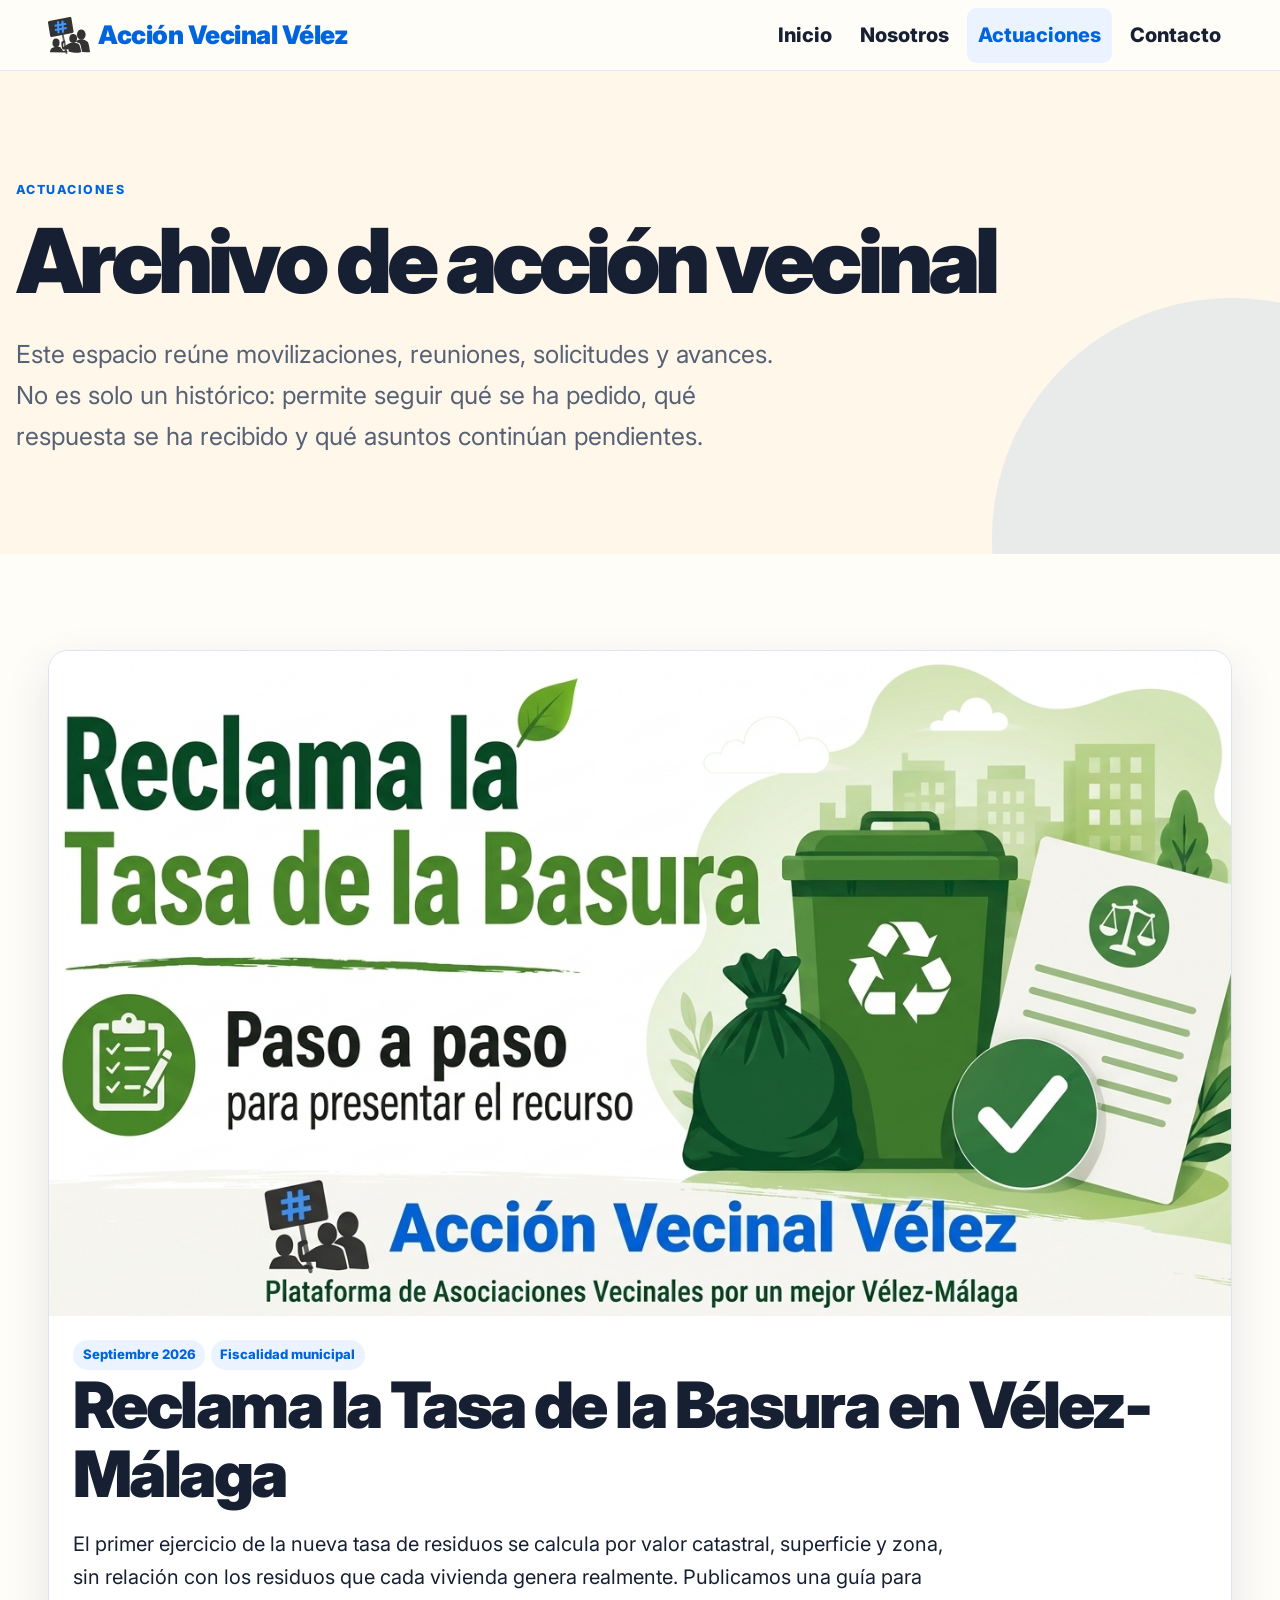
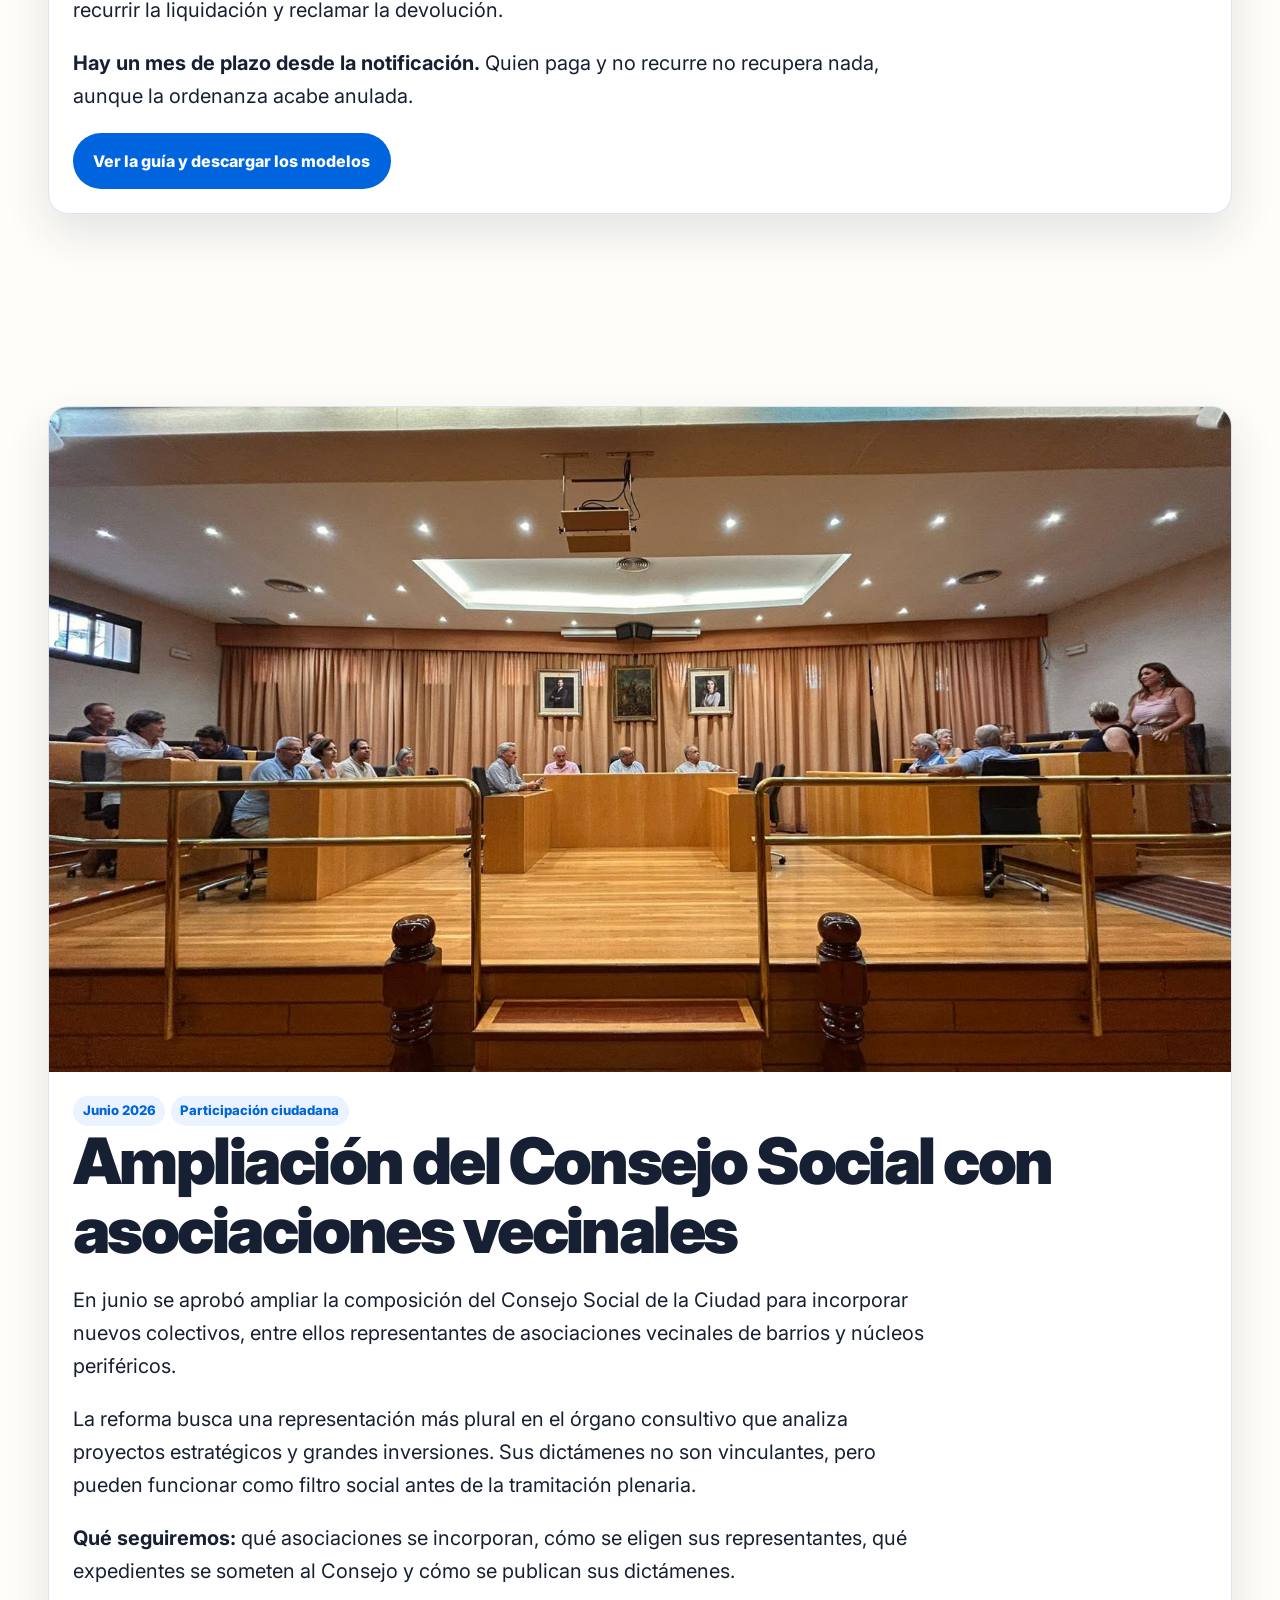
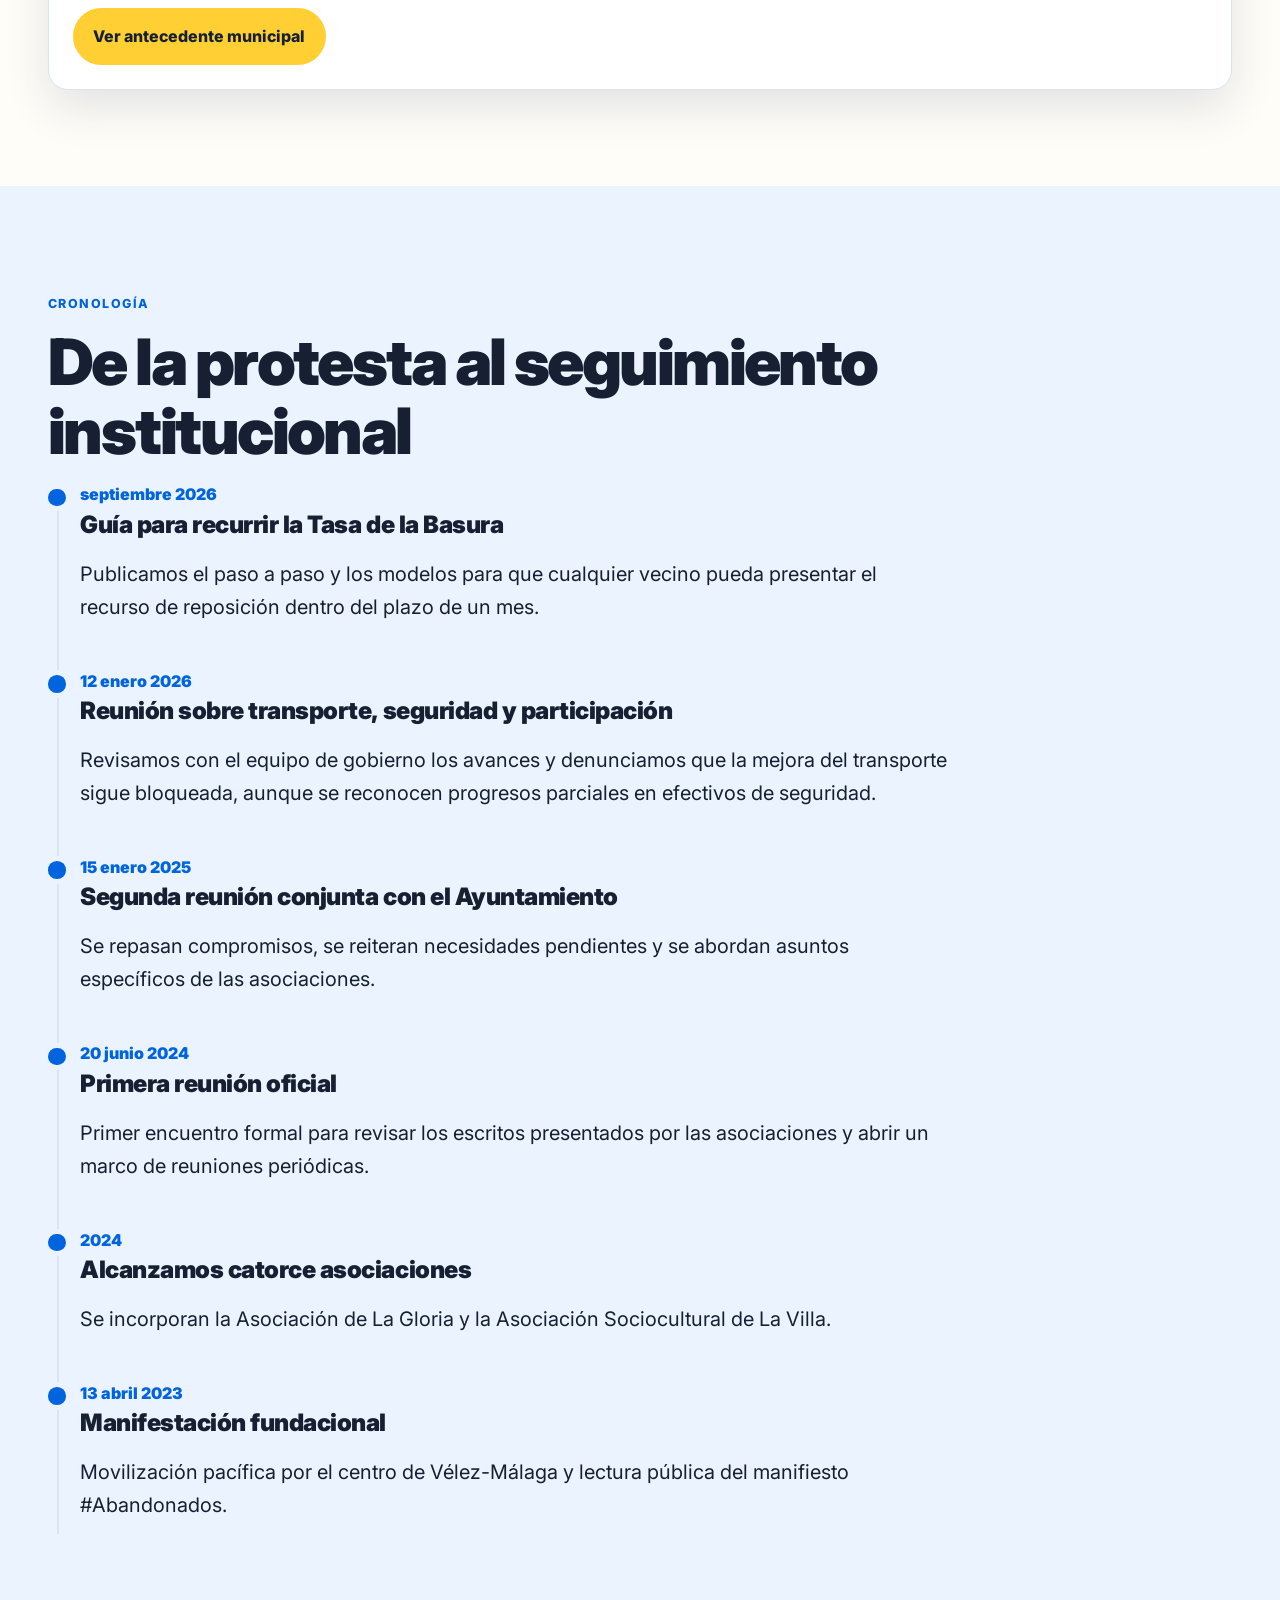
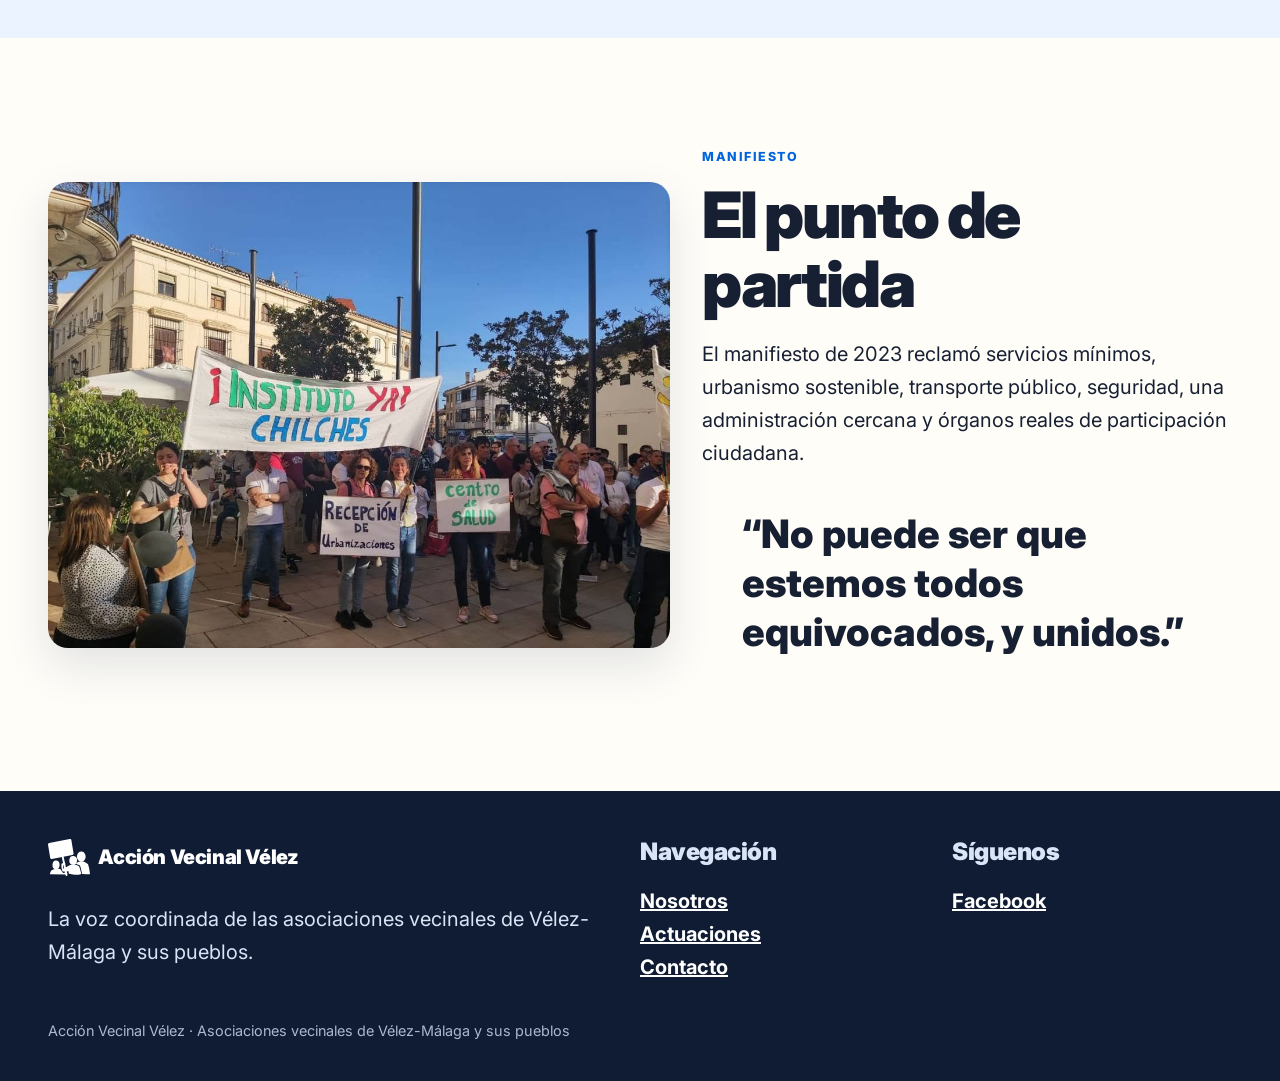
==== commit a68e46ba: "copy, docs, imagenes, etc" ====
--- a/actuaciones/index.html
+++ b/actuaciones/index.html
@@ -1,7 +1,7 @@
 <!doctype html><html lang="es"><head><meta charset="utf-8"><meta name="viewport" content="width=device-width,initial-scale=1"><title>Actuaciones · Acción Vecinal Vélez</title><meta name="description" content="Archivo de acción vecinal de Acción Vecinal Vélez: movilizaciones, reuniones, propuestas y seguimiento institucional."><meta property="og:title" content="Actuaciones · Acción Vecinal Vélez"><meta property="og:description" content="Archivo de acción vecinal de Acción Vecinal Vélez: movilizaciones, reuniones, propuestas y seguimiento institucional."><meta property="og:image" content="https://accionvecinalvelez.com/assets/img/pleno-velez-malaga.jpg"><meta property="og:url" content="https://accionvecinalvelez.com/actuaciones/"><meta property="og:type" content="website"><meta name="twitter:card" content="summary_large_image"><link rel="canonical" href="https://accionvecinalvelez.com/actuaciones/"><link rel="icon" href="/assets/icons/abandonados_favicon.svg"><link rel="preconnect" href="https://fonts.googleapis.com"><link rel="preconnect" href="https://fonts.gstatic.com" crossorigin><link rel="stylesheet" href="https://fonts.googleapis.com/css2?family=Inter:wght@100..900&display=swap"><link rel="stylesheet" href="/assets/css/styles.css"></head><body>
 <a class="skip-link" href="#contenido">Saltar al contenido</a><header class="site-header"><div class="container nav-wrap"><a class="brand" href="/" aria-label="Acción Vecinal Vélez, inicio"><img src="/assets/img/logo-abandonados.svg" alt=""><span class="brand-name">Acción Vecinal Vélez</span></a><button class="nav-toggle" aria-expanded="false" aria-controls="menu"><span class="nav-toggle-box"><span class="nav-toggle-bar"></span></span><span class="sr-only">Menú</span></button><nav class="site-nav" id="menu" aria-label="Navegación principal"><ul><li><a href="/">Inicio</a></li><li><a href="/nosotros/">Nosotros</a></li><li><a aria-current="page" href="/actuaciones/">Actuaciones</a></li><li><a href="/contacto/">Contacto</a></li></ul></nav></div></header>
 <main id="contenido"><section class="hero"><div class="container"><p class="eyebrow">Actuaciones</p><h1>Archivo de acción vecinal</h1><p class="lead">Este espacio reúne movilizaciones, reuniones, solicitudes y avances. No es solo un histórico: permite seguir qué se ha pedido, qué respuesta se ha recibido y qué asuntos continúan pendientes.</p></div></section>
-<section class="section"><div class="container"><article class="feature" id="tasa-basuras"><img loading="lazy" src="/assets/img/pleno-velez-malaga.jpg" alt="Salón de Plenos municipal"><div class="feature-body"><span class="tag">Septiembre 2026</span><span class="tag">Fiscalidad municipal</span><h2>Reclama la Tasa de la Basura en Vélez-Málaga</h2><p>El primer ejercicio de la nueva tasa de residuos se calcula por valor catastral, superficie y zona, sin relación con los residuos que cada vivienda genera realmente. Publicamos una guía para recurrir la liquidación y reclamar la devolución.</p><p><strong>Hay un mes de plazo desde la notificación.</strong> Quien paga y no recurre no recupera nada, aunque la ordenanza acabe anulada.</p><a class="btn btn--primary" href="/actuaciones/tasa-basuras/">Ver la guía y descargar los modelos</a></div></article></div></section>
+<section class="section"><div class="container"><article class="feature" id="tasa-basuras"><img loading="lazy" src="/assets/img/reclama_tasa_basura_AVV.jpg" alt="cartel que anuncia la guía para reclamar la tasa de la basura en Vélez-Málaga"><div class="feature-body"><span class="tag">Septiembre 2026</span><span class="tag">Fiscalidad municipal</span><h2>Reclama la Tasa de la Basura en Vélez-Málaga</h2><p>El primer ejercicio de la nueva tasa de residuos se calcula por valor catastral, superficie y zona, sin relación con los residuos que cada vivienda genera realmente. Publicamos una guía para recurrir la liquidación y reclamar la devolución.</p><p><strong>Hay un mes de plazo desde la notificación.</strong> Quien paga y no recurre no recupera nada, aunque la ordenanza acabe anulada.</p><a class="btn btn--primary" href="/actuaciones/tasa-basuras/">Ver la guía y descargar los modelos</a></div></article></div></section>
 <section class="section"><div class="container"><article class="feature" id="consejo-social"><img loading="lazy" src="/assets/img/pleno-velez-malaga.jpg" alt="Salón de Plenos municipal"><div class="feature-body"><span class="tag">Junio 2026</span><span class="tag">Participación ciudadana</span><h2>Ampliación del Consejo Social con asociaciones vecinales</h2><p>En junio se aprobó ampliar la composición del Consejo Social de la Ciudad para incorporar nuevos colectivos, entre ellos representantes de asociaciones vecinales de barrios y núcleos periféricos.</p><p>La reforma busca una representación más plural en el órgano consultivo que analiza proyectos estratégicos y grandes inversiones. Sus dictámenes no son vinculantes, pero pueden funcionar como filtro social antes de la tramitación plenaria.</p><p><strong>Qué seguiremos:</strong> qué asociaciones se incorporan, cómo se eligen sus representantes, qué expedientes se someten al Consejo y cómo se publican sus dictámenes.</p><a class="btn btn--outline" href="https://www.velezmalaga.es/index.php?mod=noticias&id=8291" rel="noopener noreferrer">Ver antecedente municipal</a></div></article></div></section>
 <section class="section section--soft"><div class="container"><p class="eyebrow">Cronología</p><h2>De la protesta al seguimiento institucional</h2><div class="timeline"><article class="timeline-item"><time>septiembre 2026</time><h3>Guía para recurrir la Tasa de la Basura</h3><p>Publicamos el paso a paso y los modelos para que cualquier vecino pueda presentar el recurso de reposición dentro del plazo de un mes.</p></article><article class="timeline-item"><time>12 enero 2026</time><h3>Reunión sobre transporte, seguridad y participación</h3><p>Revisamos con el equipo de gobierno los avances y denunciamos que la mejora del transporte sigue bloqueada, aunque se reconocen progresos parciales en efectivos de seguridad.</p></article><article class="timeline-item"><time>15 enero 2025</time><h3>Segunda reunión conjunta con el Ayuntamiento</h3><p>Se repasan compromisos, se reiteran necesidades pendientes y se abordan asuntos específicos de las asociaciones.</p></article><article class="timeline-item"><time>20 junio 2024</time><h3>Primera reunión oficial</h3><p>Primer encuentro formal para revisar los escritos presentados por las asociaciones y abrir un marco de reuniones periódicas.</p></article><article class="timeline-item"><time>2024</time><h3>Alcanzamos catorce asociaciones</h3><p>Se incorporan la Asociación de La Gloria y la Asociación Sociocultural de La Villa.</p></article><article class="timeline-item"><time>13 abril 2023</time><h3>Manifestación fundacional</h3><p>Movilización pacífica por el centro de Vélez-Málaga y lectura pública del manifiesto #Abandonados.</p></article></div></div></section>
 <section class="section"><div class="container split"><img loading="lazy" src="/assets/img/manifestacion-fundacional-2023.jpg" alt="Manifestación fundacional de 2023"><div><p class="eyebrow">Manifiesto</p><h2>El punto de partida</h2><p>El manifiesto de 2023 reclamó servicios mínimos, urbanismo sostenible, transporte público, seguridad, una administración cercana y órganos reales de participación ciudadana.</p><blockquote class="quote">“No puede ser que estemos todos equivocados, y unidos.”</blockquote></div></div></section></main>
